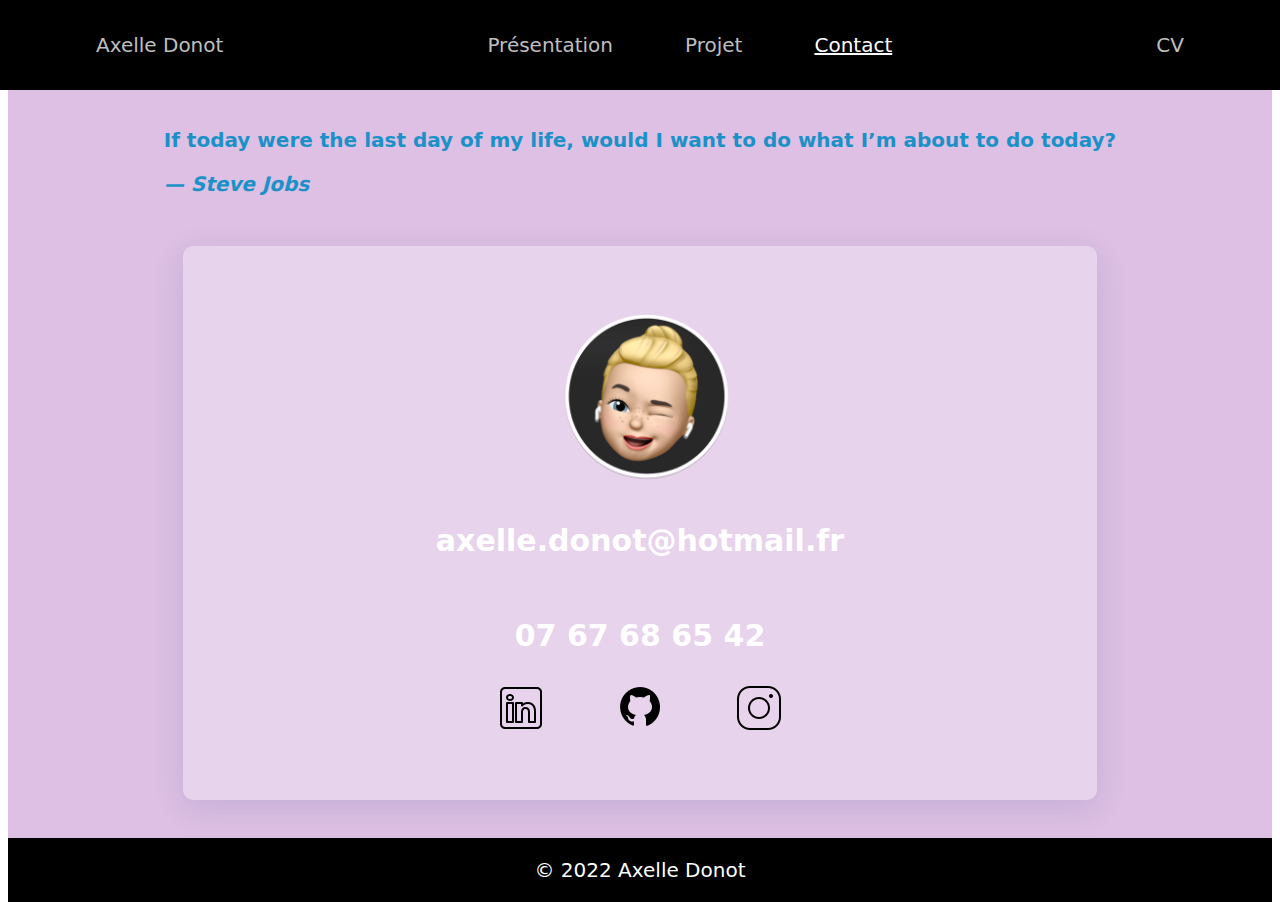
==== Pages/contact.html @ f9ab7863 "mise en ligne de la V1" ====
<!doctype html>
<html lang="fr">
<head>
  <meta charset="utf-8">
  <title>Contact</title>
  <link rel="icon" type="image/x-icon" href="../Image/icone.ico">
  <link rel="stylesheet" href="../Css/style.css">
  <link rel="stylesheet" href="../Css/contact.css">
</head>
<body>
  <header>
    <nav>
      <div>
        <p><a href = "../index.html">Axelle Donot</p>
      </div>
      <div>
        <p> <a href="presentation.html"> Présentation</p>
        <p> <a href="projet.html"> Projet </p>
        <p> <a href="contact.html"> Contact </p>
      </div>
      <div>
        <p> <a href="../Fichier/CV.pdf"> CV</a> </p>
      </div>
    </nav>  
  </header>
  <main>
    <blockquote>
        <p>If today were the last day of my life, would I want to do what I’m about to do today?</p>
        <p>
        <cite>— Steve Jobs</cite>
        </p>
    </blockquote>
    <div class=box>
      <img src="../Image/bitmoji.png">
      <p class=mail>axelle.donot@hotmail.fr</p>
      <p>07 67 68 65 42</p>
      <div class=reseau>
        <a href="https://www.linkedin.com/in/axelle-donot-5683bb1b7/"><img src="../Image/linkedin.png"></a>
        <a href="https://github.com/Axelle-Donot"><img src="../Image/github.png"></a>
        <a href="https://www.instagram.com/everyday._picture/"><img src="../Image/insta.png"></a>
    </div>
  </main>
</body>
<footer>
  <p>© 2022 Axelle Donot </p>
</footer>
</html>
---- Css/style.css ----
html{
	scroll-behavior: smooth;
	height: 100%;
}

p, h1 , h2{
	font-family: system-ui;
}

h1 {
	font-size: 40px;
}
p {
	font-size: 20px;
}

nav {
	z-index: 1000;
	width: 100%;
	display: flex;
	justify-content: space-around;
	background:black;
	position : fixed;
	top : 0px;
	left: 0px;
	right: 0px;
	height: 10%;
	align-items: center;
}

nav > div {
	display: flex;
	flex-grow: 2;
	justify-content: space-evenly;
	color :#BFBFBF;
	font-size: 20px;
	cursor: pointer;

}

a {
	text-decoration: none;
	color: #BFBFBF;;
}

nav p{
}

nav a:hover {
	color : white;
}

main {
	padding-top: 50px;
}

.PP {
	height: 450px;
}

.presentation , .competences{
	background: #E5E5E5;
	display: flex;
	justify-content: center;
	align-items: center;
	margin: 30px;
}

.presentation div {
	padding: 20px;
	display: flex;
	flex-direction: column;
	text-align: center;
	font-weight: bold ;
}



.competences {
	display : flex;
	flex-direction: column;
}

.competences > div > div {
	padding : 5%;
	margin: 2%;
	width: 10%;
	border : 2px solid black;
	border-radius: 10%;
	background: white;
	display: flex;
	justify-content: center;
	cursor: pointer;
    transition: 0.5s;

}
.competences > div > div:not(:hover){
	filter: grayscale(100%);
}

.competences > div > div:hover{
	background-color: rgba(#000, 0.5);
}

.competences img{
	height: 60px;
	transition:transform 300ms;   /*temps de transition*/
}

.competences img:hover{
	transform: scale(1.09);
}

.cube{
	width: 100%;
	display: flex;
	flex-wrap: wrap;
	justify-content: space-evenly;
	align-content: space-around;
}


blockquote{
	color : #B93131;
	font-size: 30px;
	font-weight: bold;
}

footer{
	width: 100%;
	bottom: 0;
	background: black;
	color: white;
	position:relative;
	justify-content: center;
	display: flex;
   	height:4%;
}
---- Css/contact.css ----
a[href="contact.html"]{
	text-decoration: underline;
	color: white;
}

img[src="../Image/bitmoji.png"] {
	width: 200px;

}

main {
	background: #DDC0E3;
	padding-bottom: 3%;
	display: flex;
	flex-direction: column;
	align-items: center;
}

.box {
	padding : 5% 20% 5% 20%;   /*haut , droite , bas , gauche*/
	border-radius: 10px;
	background: rgba(255, 255, 255, 0.3);
	box-shadow: 0 8px 32px 0 rgba(31, 38, 135, 0.123);
	display: flex;
	flex-direction: column;
	align-items: center;
}

blockquote {
	padding-top: 20px;
	color :#1B91C8;
}

.mail {
	font-size: 35px;
}

.mail , .mail~p{
	color: white;
	font-size: 30px;
	font-weight: bold;
}

.reseau {
	width: 105%;
	display: flex;
	justify-content: space-evenly;
}
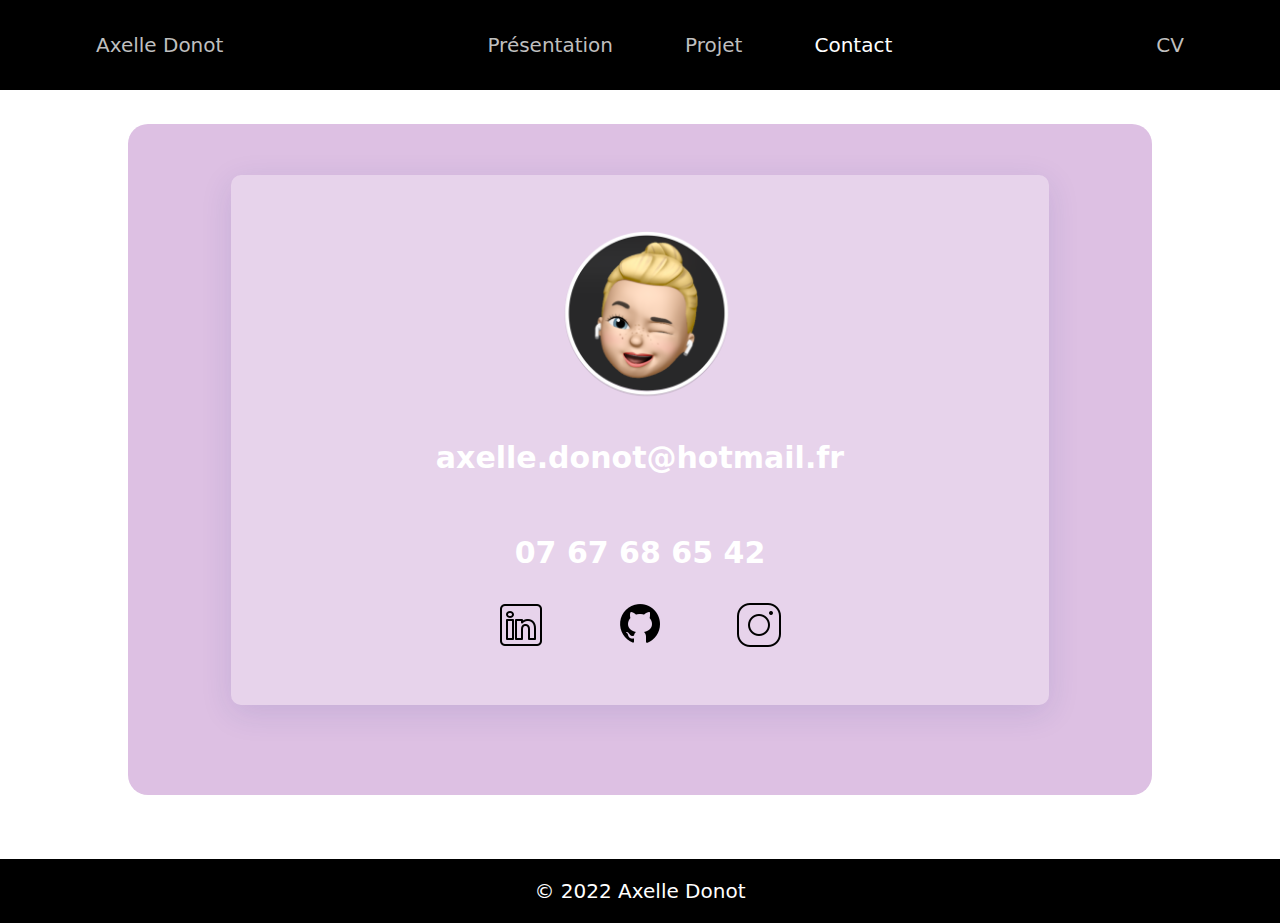
==== commit b59b0732: "v2" ====
--- a/Pages/contact.html
+++ b/Pages/contact.html
@@ -22,14 +22,11 @@
         <p> <a href="../Fichier/CV.pdf"> CV</a> </p>
       </div>
     </nav>  
+    <div class="espace">
+      
+    </div>
   </header>
   <main>
-    <blockquote>
-        <p>If today were the last day of my life, would I want to do what I’m about to do today?</p>
-        <p>
-        <cite>— Steve Jobs</cite>
-        </p>
-    </blockquote>
     <div class=box>
       <img src="../Image/bitmoji.png">
       <p class=mail>axelle.donot@hotmail.fr</p>
--- a/Css/style.css
+++ b/Css/style.css
@@ -1,6 +1,10 @@
 html{
 	scroll-behavior: smooth;
 	height: 100%;
+}
+
+body {
+	margin: 0;
 }
 
 p, h1 , h2{
@@ -50,81 +54,10 @@
 	color : white;
 }
 
-main {
-	padding-top: 50px;
+.espace {
+	padding-top: 60px ;
 }
 
-.PP {
-	height: 450px;
-}
-
-.presentation , .competences{
-	background: #E5E5E5;
-	display: flex;
-	justify-content: center;
-	align-items: center;
-	margin: 30px;
-}
-
-.presentation div {
-	padding: 20px;
-	display: flex;
-	flex-direction: column;
-	text-align: center;
-	font-weight: bold ;
-}
-
-
-
-.competences {
-	display : flex;
-	flex-direction: column;
-}
-
-.competences > div > div {
-	padding : 5%;
-	margin: 2%;
-	width: 10%;
-	border : 2px solid black;
-	border-radius: 10%;
-	background: white;
-	display: flex;
-	justify-content: center;
-	cursor: pointer;
-    transition: 0.5s;
-
-}
-.competences > div > div:not(:hover){
-	filter: grayscale(100%);
-}
-
-.competences > div > div:hover{
-	background-color: rgba(#000, 0.5);
-}
-
-.competences img{
-	height: 60px;
-	transition:transform 300ms;   /*temps de transition*/
-}
-
-.competences img:hover{
-	transform: scale(1.09);
-}
-
-.cube{
-	width: 100%;
-	display: flex;
-	flex-wrap: wrap;
-	justify-content: space-evenly;
-	align-content: space-around;
-}
-
-
-blockquote{
-	color : #B93131;
-	font-size: 30px;
-	font-weight: bold;
-}
 
 footer{
 	width: 100%;
--- a/Css/contact.css
+++ b/Css/contact.css
@@ -1,5 +1,4 @@
-a[href="contact.html"]{
-	text-decoration: underline;
+a[href="contact.html"] {
 	color: white;
 }
 
@@ -10,6 +9,8 @@
 
 main {
 	background: #DDC0E3;
+	margin: 5% 10% 5% 10%;
+	border-radius: 20px;
 	padding-bottom: 3%;
 	display: flex;
 	flex-direction: column;
@@ -18,6 +19,7 @@
 
 .box {
 	padding : 5% 20% 5% 20%;   /*haut , droite , bas , gauche*/
+	margin: 5%;
 	border-radius: 10px;
 	background: rgba(255, 255, 255, 0.3);
 	box-shadow: 0 8px 32px 0 rgba(31, 38, 135, 0.123);
